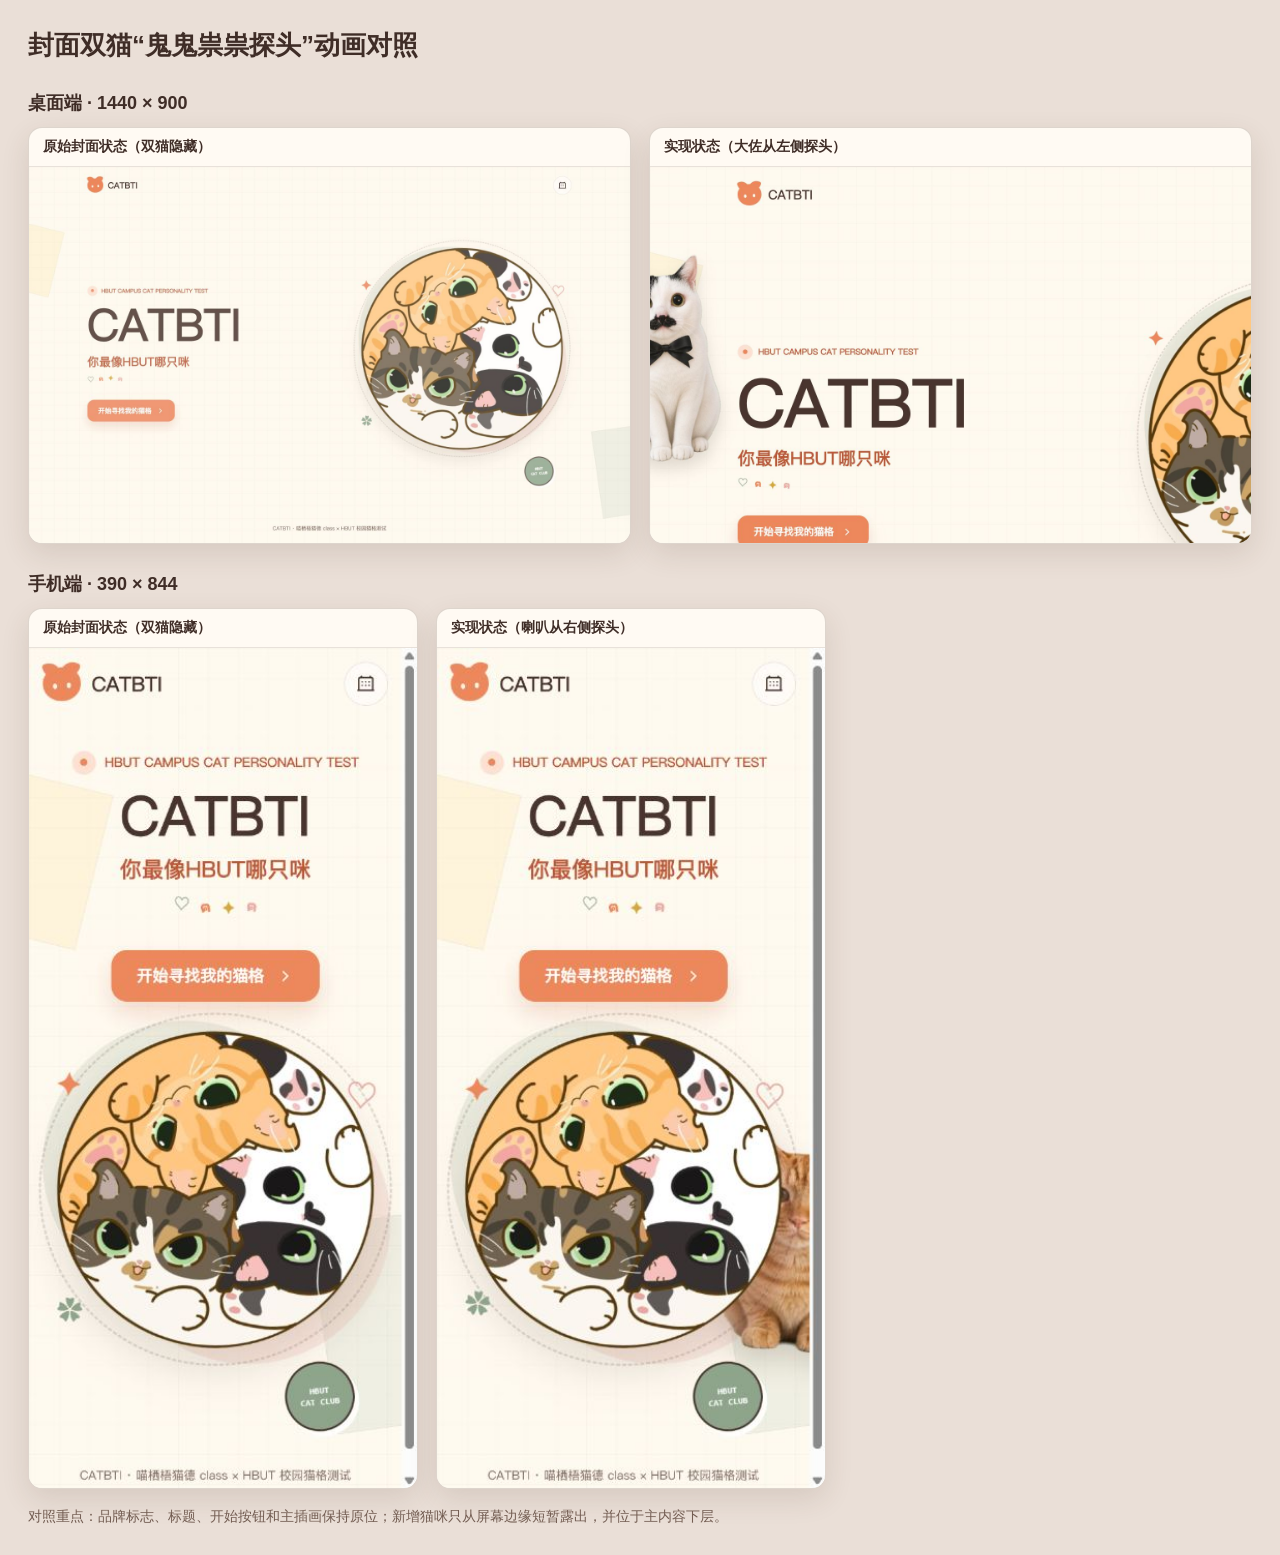
==== qa/cover-peek-comparison.html @ 1e4e232d "Add interactive cat result surprises" ====
<!doctype html>
<html lang="zh-CN">
<head>
  <meta charset="utf-8">
  <meta name="viewport" content="width=device-width, initial-scale=1">
  <title>封面双猫探头动画 · 设计对照</title>
  <style>
    * { box-sizing: border-box; }
    body { margin: 0; padding: 28px; color: #3f2d27; background: #eadfd7; font-family: "Microsoft YaHei", sans-serif; }
    h1 { margin: 0 0 22px; font-size: 26px; }
    h2 { margin: 28px 0 12px; font-size: 18px; }
    .comparison { display: grid; grid-template-columns: repeat(2, minmax(0, 1fr)); gap: 18px; align-items: start; }
    .comparison.mobile { grid-template-columns: repeat(2, 390px); }
    figure { margin: 0; overflow: hidden; border: 1px solid rgba(69, 44, 34, .18); border-radius: 14px; background: #fffaf3; box-shadow: 0 10px 28px rgba(75, 47, 35, .12); }
    figcaption { padding: 10px 14px; border-bottom: 1px solid rgba(69, 44, 34, .12); font-size: 14px; font-weight: 700; }
    img { display: block; width: 100%; height: auto; }
    .note { margin: 16px 0 0; color: #725c51; font-size: 14px; line-height: 1.6; }
  </style>
</head>
<body>
  <h1>封面双猫“鬼鬼祟祟探头”动画对照</h1>
  <h2>桌面端 · 1440 × 900</h2>
  <div class="comparison">
    <figure>
      <figcaption>原始封面状态（双猫隐藏）</figcaption>
      <img src="cover-peek-desktop-source.jpg" alt="桌面端原始封面">
    </figure>
    <figure>
      <figcaption>实现状态（大佐从左侧探头）</figcaption>
      <img src="cover-peek-desktop-active.jpg" alt="桌面端大佐探头">
    </figure>
  </div>
  <h2>手机端 · 390 × 844</h2>
  <div class="comparison mobile">
    <figure>
      <figcaption>原始封面状态（双猫隐藏）</figcaption>
      <img src="cover-peek-mobile-source.jpg" alt="手机端原始封面">
    </figure>
    <figure>
      <figcaption>实现状态（喇叭从右侧探头）</figcaption>
      <img src="cover-peek-mobile-active.jpg" alt="手机端喇叭探头">
    </figure>
  </div>
  <p class="note">对照重点：品牌标志、标题、开始按钮和主插画保持原位；新增猫咪只从屏幕边缘短暂露出，并位于主内容下层。</p>
</body>
</html>
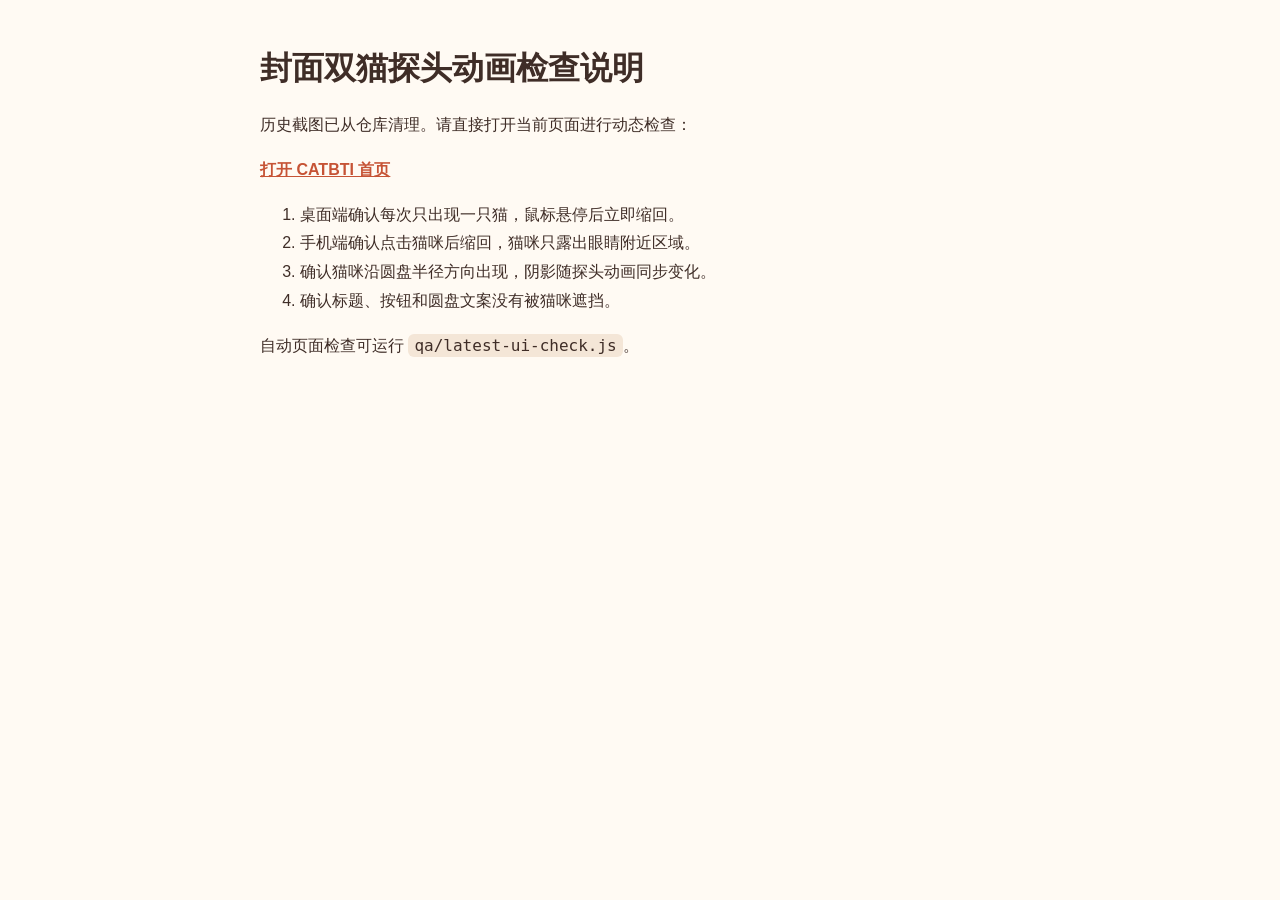
==== commit b3ca3bdd: "Remove obsolete project assets" ====
--- a/qa/cover-peek-comparison.html
+++ b/qa/cover-peek-comparison.html
@@ -3,44 +3,24 @@
 <head>
   <meta charset="utf-8">
   <meta name="viewport" content="width=device-width, initial-scale=1">
-  <title>封面双猫探头动画 · 设计对照</title>
+  <title>封面双猫探头动画检查说明</title>
   <style>
-    * { box-sizing: border-box; }
-    body { margin: 0; padding: 28px; color: #3f2d27; background: #eadfd7; font-family: "Microsoft YaHei", sans-serif; }
-    h1 { margin: 0 0 22px; font-size: 26px; }
-    h2 { margin: 28px 0 12px; font-size: 18px; }
-    .comparison { display: grid; grid-template-columns: repeat(2, minmax(0, 1fr)); gap: 18px; align-items: start; }
-    .comparison.mobile { grid-template-columns: repeat(2, 390px); }
-    figure { margin: 0; overflow: hidden; border: 1px solid rgba(69, 44, 34, .18); border-radius: 14px; background: #fffaf3; box-shadow: 0 10px 28px rgba(75, 47, 35, .12); }
-    figcaption { padding: 10px 14px; border-bottom: 1px solid rgba(69, 44, 34, .12); font-size: 14px; font-weight: 700; }
-    img { display: block; width: 100%; height: auto; }
-    .note { margin: 16px 0 0; color: #725c51; font-size: 14px; line-height: 1.6; }
+    body { max-width: 760px; margin: 48px auto; padding: 0 24px; color: #3f2d27; background: #fffaf3; font: 16px/1.8 "Microsoft YaHei", sans-serif; }
+    h1 { line-height: 1.3; }
+    a { color: #c65335; font-weight: 700; }
+    code { padding: 2px 6px; border-radius: 6px; background: #f4e6d7; }
   </style>
 </head>
 <body>
-  <h1>封面双猫“鬼鬼祟祟探头”动画对照</h1>
-  <h2>桌面端 · 1440 × 900</h2>
-  <div class="comparison">
-    <figure>
-      <figcaption>原始封面状态（双猫隐藏）</figcaption>
-      <img src="cover-peek-desktop-source.jpg" alt="桌面端原始封面">
-    </figure>
-    <figure>
-      <figcaption>实现状态（大佐从左侧探头）</figcaption>
-      <img src="cover-peek-desktop-active.jpg" alt="桌面端大佐探头">
-    </figure>
-  </div>
-  <h2>手机端 · 390 × 844</h2>
-  <div class="comparison mobile">
-    <figure>
-      <figcaption>原始封面状态（双猫隐藏）</figcaption>
-      <img src="cover-peek-mobile-source.jpg" alt="手机端原始封面">
-    </figure>
-    <figure>
-      <figcaption>实现状态（喇叭从右侧探头）</figcaption>
-      <img src="cover-peek-mobile-active.jpg" alt="手机端喇叭探头">
-    </figure>
-  </div>
-  <p class="note">对照重点：品牌标志、标题、开始按钮和主插画保持原位；新增猫咪只从屏幕边缘短暂露出，并位于主内容下层。</p>
+  <h1>封面双猫探头动画检查说明</h1>
+  <p>历史截图已从仓库清理。请直接打开当前页面进行动态检查：</p>
+  <p><a href="../index.html">打开 CATBTI 首页</a></p>
+  <ol>
+    <li>桌面端确认每次只出现一只猫，鼠标悬停后立即缩回。</li>
+    <li>手机端确认点击猫咪后缩回，猫咪只露出眼睛附近区域。</li>
+    <li>确认猫咪沿圆盘半径方向出现，阴影随探头动画同步变化。</li>
+    <li>确认标题、按钮和圆盘文案没有被猫咪遮挡。</li>
+  </ol>
+  <p>自动页面检查可运行 <code>qa/latest-ui-check.js</code>。</p>
 </body>
 </html>
